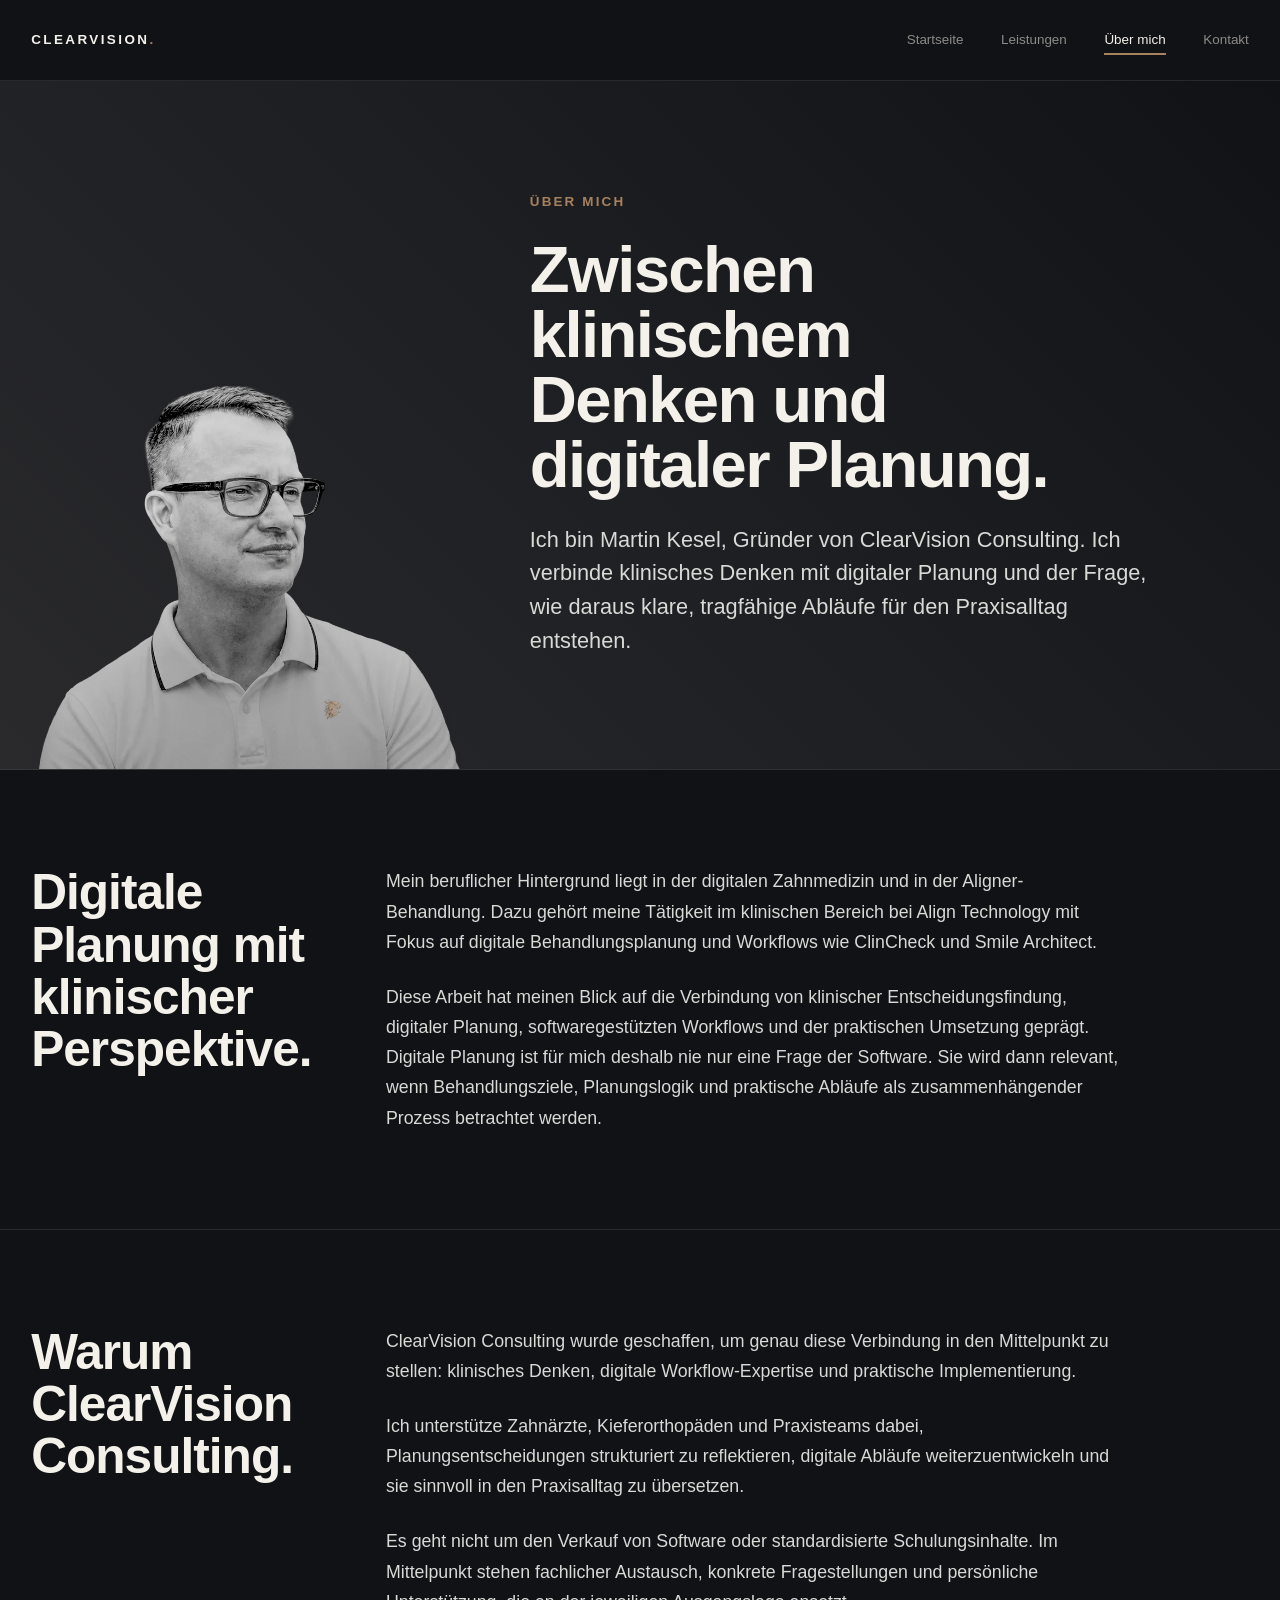
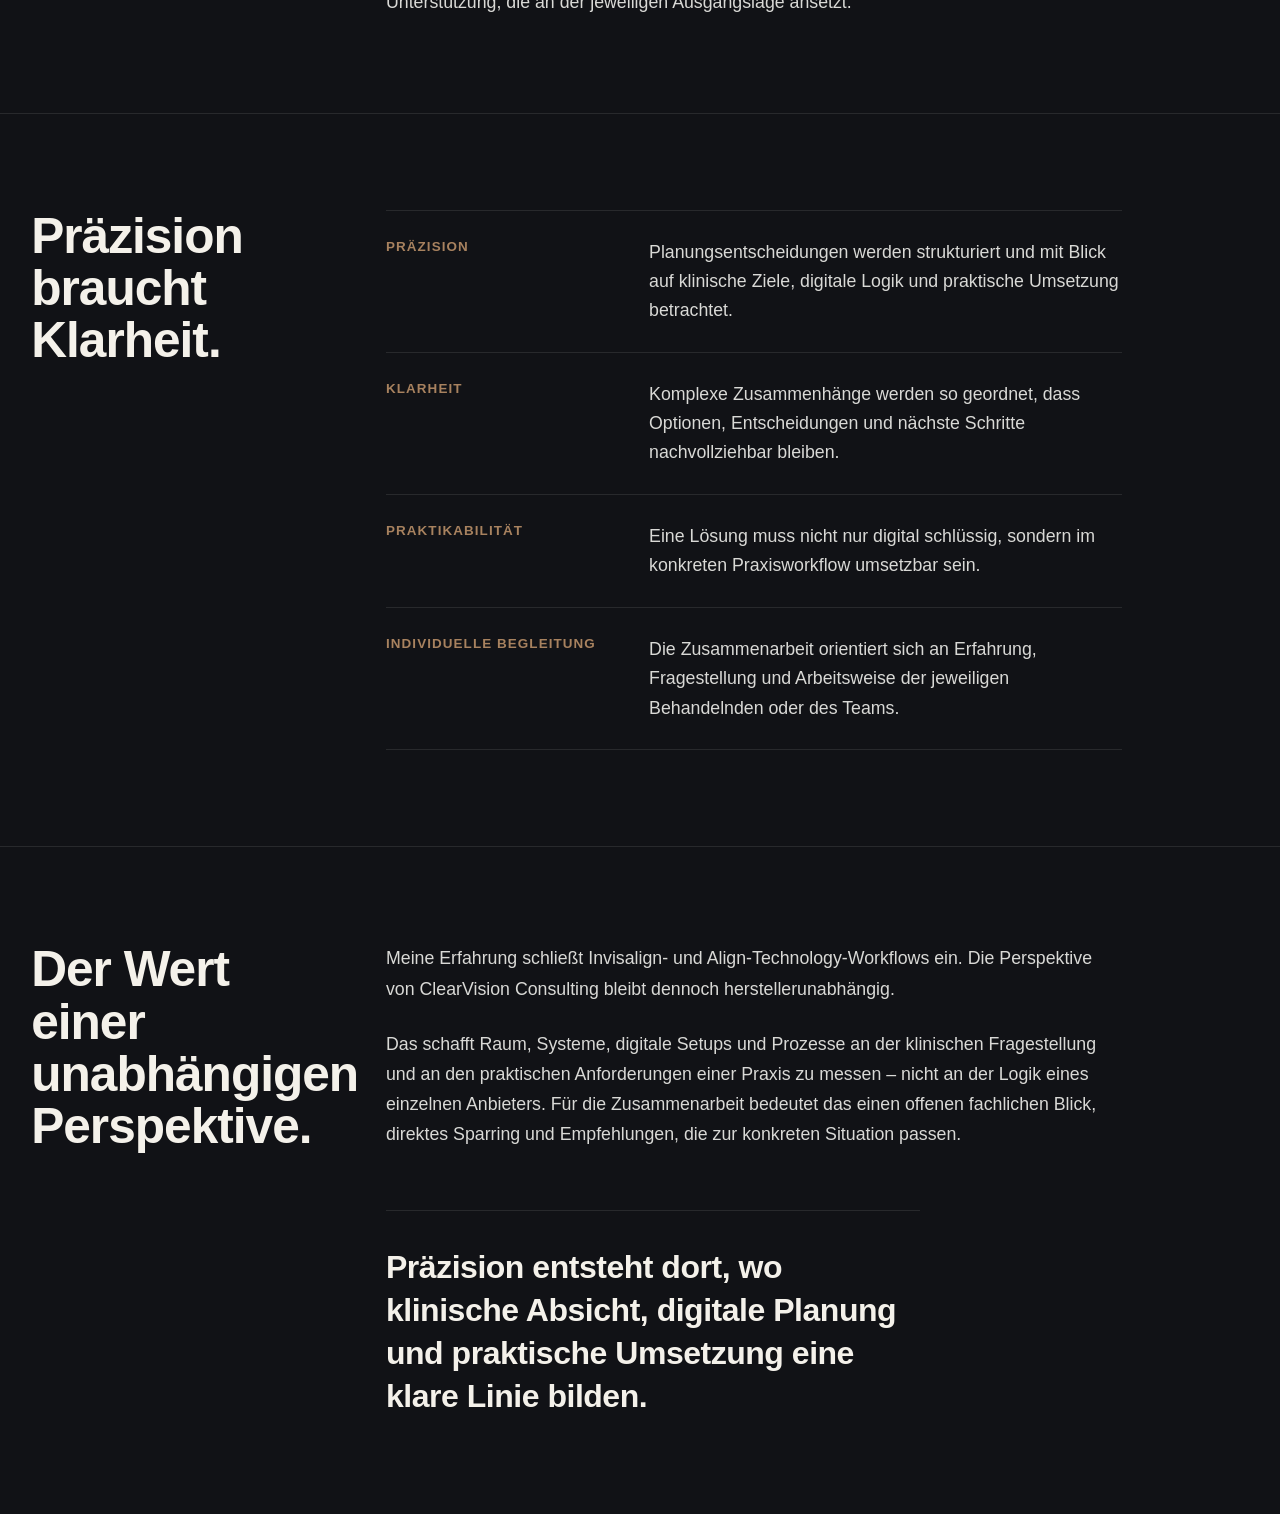
==== about.html @ 673eceb2 "section about me added" ====
<!doctype html>
<html lang="de">
<head>
  <meta charset="utf-8">
  <meta
    name="viewport"
    content="width=device-width, initial-scale=1"
  >

  <meta
    name="description"
    content="Martin Kesel verbindet Erfahrung in digitaler Zahnmedizin und Aligner-Behandlung mit unabhängiger, praxisnaher Beratung für digitale Workflows."
  >

  <title>Über mich | ClearVision Consulting</title>

  <link rel="stylesheet" href="./css/main.css">
  <link rel="stylesheet" href="./css/about.css">
</head>

<body class="page page--about">
  <a class="skip-link" href="#main-content">
    Zum Hauptinhalt
  </a>

  <header class="site-header">
    <div class="container">
      <div class="site-header__inner">
        <a
          class="site-brand"
          href="./index.html"
          aria-label="ClearVision Consulting Startseite"
        >
          <span class="site-brand__name">
            CLEARVISION
          </span>

          <span
            class="site-brand__dot"
            aria-hidden="true"
          >
            .
          </span>
        </a>

        <nav
          class="site-nav"
          aria-label="Hauptnavigation"
        >
          <ul class="site-nav__list">
            <li class="site-nav__item">
              <a
                class="site-nav__link"
                href="./index.html"
              >
                Startseite
              </a>
            </li>

            <li class="site-nav__item">
              <a
                class="site-nav__link"
                href="./services.html"
              >
                Leistungen
              </a>
            </li>

            <li class="site-nav__item">
              <a
                class="site-nav__link"
                href="./about.html"
                aria-current="page"
              >
                Über mich
              </a>
            </li>

            <li class="site-nav__item">
              <a
                class="site-nav__link"
                href="./contact.html"
              >
                Kontakt
              </a>
            </li>
          </ul>
        </nav>
      </div>
    </div>
  </header>

  <main id="main-content">
    <section
      class="about-intro"
      aria-labelledby="about-title"
    >
      <div class="container">
        <div class="about-intro__layout">
          <div class="about-intro__content">
            <p class="about-intro__eyebrow">
              Über mich
            </p>

            <h1
              class="about-intro__title"
              id="about-title"
            >
              Zwischen klinischem Denken und digitaler Planung.
            </h1>

            <p class="about-intro__text">
              Ich bin Martin Kesel, Gründer von ClearVision Consulting.
              Ich verbinde klinisches Denken mit digitaler Planung und der
              Frage, wie daraus klare, tragfähige Abläufe für den
              Praxisalltag entstehen.
            </p>
          </div>

          <figure class="about-intro__portrait">
            <img
              class="about-intro__image"
              src="./assets/images/about-me.webp"
              width="789"
              height="719"
              alt="Martin Kesel"
            >
          </figure>
        </div>
      </div>
    </section>

    <section
      class="about-section"
      aria-labelledby="about-background-title"
    >
      <div class="container">
        <div class="about-section__layout">
          <h2
            class="about-section__title"
            id="about-background-title"
          >
            Digitale Planung mit klinischer Perspektive.
          </h2>

          <div class="about-section__copy">
            <p>
              Mein beruflicher Hintergrund liegt in der digitalen
              Zahnmedizin und in der Aligner-Behandlung. Dazu gehört meine
              Tätigkeit im klinischen Bereich bei Align Technology mit Fokus
              auf digitale Behandlungsplanung und Workflows wie ClinCheck und
              Smile Architect.
            </p>

            <p>
              Diese Arbeit hat meinen Blick auf die Verbindung von klinischer
              Entscheidungsfindung, digitaler Planung, softwaregestützten
              Workflows und der praktischen Umsetzung geprägt. Digitale
              Planung ist für mich deshalb nie nur eine Frage der Software.
              Sie wird dann relevant, wenn Behandlungsziele, Planungslogik und
              praktische Abläufe als zusammenhängender Prozess betrachtet
              werden.
            </p>
          </div>
        </div>
      </div>
    </section>

    <section
      class="about-section"
      aria-labelledby="about-purpose-title"
    >
      <div class="container">
        <div class="about-section__layout">
          <h2
            class="about-section__title"
            id="about-purpose-title"
          >
            Warum ClearVision Consulting.
          </h2>

          <div class="about-section__copy">
            <p>
              ClearVision Consulting wurde geschaffen, um genau diese
              Verbindung in den Mittelpunkt zu stellen: klinisches Denken,
              digitale Workflow-Expertise und praktische Implementierung.
            </p>

            <p>
              Ich unterstütze Zahnärzte, Kieferorthopäden und Praxisteams
              dabei, Planungsentscheidungen strukturiert zu reflektieren,
              digitale Abläufe weiterzuentwickeln und sie sinnvoll in den
              Praxisalltag zu übersetzen.
            </p>

            <p>
              Es geht nicht um den Verkauf von Software oder standardisierte
              Schulungsinhalte. Im Mittelpunkt stehen fachlicher Austausch,
              konkrete Fragestellungen und persönliche Unterstützung, die an
              der jeweiligen Ausgangslage ansetzt.
            </p>
          </div>
        </div>
      </div>
    </section>

    <section
      class="about-section"
      aria-labelledby="about-philosophy-title"
    >
      <div class="container">
        <div class="about-section__layout">
          <h2
            class="about-section__title"
            id="about-philosophy-title"
          >
            Präzision braucht Klarheit.
          </h2>

          <dl class="about-principles">
            <div class="about-principles__item">
              <dt class="about-principles__term">
                Präzision
              </dt>
              <dd class="about-principles__description">
                Planungsentscheidungen werden strukturiert und mit Blick auf
                klinische Ziele, digitale Logik und praktische Umsetzung
                betrachtet.
              </dd>
            </div>

            <div class="about-principles__item">
              <dt class="about-principles__term">
                Klarheit
              </dt>
              <dd class="about-principles__description">
                Komplexe Zusammenhänge werden so geordnet, dass Optionen,
                Entscheidungen und nächste Schritte nachvollziehbar bleiben.
              </dd>
            </div>

            <div class="about-principles__item">
              <dt class="about-principles__term">
                Praktikabilität
              </dt>
              <dd class="about-principles__description">
                Eine Lösung muss nicht nur digital schlüssig, sondern im
                konkreten Praxisworkflow umsetzbar sein.
              </dd>
            </div>

            <div class="about-principles__item">
              <dt class="about-principles__term">
                Individuelle Begleitung
              </dt>
              <dd class="about-principles__description">
                Die Zusammenarbeit orientiert sich an Erfahrung,
                Fragestellung und Arbeitsweise der jeweiligen Behandelnden
                oder des Teams.
              </dd>
            </div>
          </dl>
        </div>
      </div>
    </section>

    <section
      class="about-section about-section--closing"
      aria-labelledby="about-independence-title"
    >
      <div class="container">
        <div class="about-section__layout">
          <h2
            class="about-section__title"
            id="about-independence-title"
          >
            Der Wert einer unabhängigen Perspektive.
          </h2>

          <div class="about-section__copy">
            <p>
              Meine Erfahrung schließt Invisalign- und
              Align-Technology-Workflows ein. Die Perspektive von ClearVision
              Consulting bleibt dennoch herstellerunabhängig.
            </p>

            <p>
              Das schafft Raum, Systeme, digitale Setups und Prozesse an der
              klinischen Fragestellung und an den praktischen Anforderungen
              einer Praxis zu messen – nicht an der Logik eines einzelnen
              Anbieters. Für die Zusammenarbeit bedeutet das einen offenen
              fachlichen Blick, direktes Sparring und Empfehlungen, die zur
              konkreten Situation passen.
            </p>

            <p class="about-section__closing-statement">
              Präzision entsteht dort, wo klinische Absicht, digitale Planung
              und praktische Umsetzung eine klare Linie bilden.
            </p>
          </div>
        </div>
      </div>
    </section>
  </main>
</body>
</html>
---- css/main.css ----
@import url("./variables.css");
@import url("./base.css");
@import url("./components.css");
---- css/about.css ----
/*
 * About page-specific styles
 */

/* ==========================================================
   Introduction
   ========================================================== */

.about-intro {
  border-bottom: 0.0625rem solid var(--color-border);
  background: var(--color-surface-right);
}

.about-intro__layout {
  display: grid;
  grid-template-columns:
    minmax(0, 3fr)
    minmax(0, 5fr);
  grid-template-areas: "portrait content";

  gap: clamp(
    2rem,
    calc(1rem + 4vw),
    6rem
  );
  align-items: end;
}

.about-intro__content {
  grid-area: content;

  display: grid;
  align-content: center;
  justify-items: start;

  gap: clamp(
    1.25rem,
    calc(0.75rem + 1vw),
    2rem
  );
  min-width: 0;
  padding-block: clamp(
    5rem,
    calc(3rem + 5vw),
    9rem
  );
}

.about-intro__eyebrow {
  color: var(--color-gold);

  font-size: var(--text-small);
  font-weight: 600;
  letter-spacing: 0.16em;
  line-height: 1.4;
  text-transform: uppercase;
}

.about-intro__title {
  max-width: 15ch;

  color: var(--color-text);

  font-size: clamp(
    3rem,
    calc(2rem + 2.6vw),
    4.5rem
  );
  font-weight: 700;
  letter-spacing: -0.025em;
  line-height: 1;

  text-wrap: balance;
}

.about-intro__text {
  max-width: 40rem;

  color: var(--color-text-secondary);

  font-size: var(--text-lead);
  line-height: 1.55;
}

.about-intro__portrait {
  grid-area: portrait;
  align-self: end;
  justify-self: center;

  width: 100%;
  margin: 0;
  padding-top: clamp(
    3rem,
    calc(2rem + 3vw),
    6rem
  );
}

.about-intro__image {
  width: 100%;
  height: auto;
}

/* ==========================================================
   Editorial sections
   ========================================================== */

.about-section {
  padding-block: var(--section-spacing);

  border-bottom: 0.0625rem solid var(--color-border);
  background-color: var(--color-background);
}

.about-section--closing {
  border-bottom: 0;
}

.about-section__layout {
  display: grid;
  grid-template-columns:
    minmax(0, 2fr)
    minmax(0, 6fr);

  gap: clamp(
    2rem,
    calc(1rem + 4vw),
    6rem
  );
  align-items: start;
}

.about-section__title {
  max-width: 15ch;

  color: var(--color-text);

  font-size: var(--text-heading);
  font-weight: 700;
  letter-spacing: -0.02em;
  line-height: 1.05;

  text-wrap: balance;
}

.about-section__copy {
  display: grid;
  gap: 1.4em;

  width: 100%;
  max-width: 46rem;
  min-width: 0;
}

.about-section__copy p {
  color: var(--color-text-secondary);
  line-height: 1.7;
}

.about-section__copy .about-section__closing-statement {
  max-width: 30ch;
  margin-top: clamp(
    1.5rem,
    calc(1rem + 1.5vw),
    3rem
  );
  padding-top: clamp(
    1.5rem,
    calc(1rem + 1.5vw),
    3rem
  );

  border-top: 0.0625rem solid var(--color-border);

  color: var(--color-text);

  font-size: clamp(
    1.5rem,
    calc(1.2rem + 1vw),
    2.25rem
  );
  font-weight: 600;
  letter-spacing: -0.015em;
  line-height: 1.35;
}

/* ==========================================================
   Working principles
   ========================================================== */

.about-principles {
  width: 100%;
  max-width: 46rem;
  margin: 0;

  border-top: 0.0625rem solid var(--color-border);
}

.about-principles__item {
  display: grid;
  grid-template-columns:
    minmax(0, 2fr)
    minmax(0, 4fr);

  gap: 1.5em;
  padding-block: 1.5em;

  border-bottom: 0.0625rem solid var(--color-border);
}

.about-principles__term {
  color: var(--color-gold);

  font-size: var(--text-small);
  font-weight: 600;
  letter-spacing: 0.08em;
  line-height: 1.4;
  text-transform: uppercase;
}

.about-principles__description {
  margin: 0;

  color: var(--color-text-secondary);
  line-height: 1.65;
}

/* ==========================================================
   Responsive About page
   ========================================================== */

@media (max-width: 56em) {
  .about-intro__layout {
    grid-template-columns: minmax(0, 1fr);
    grid-template-areas:
      "content"
      "portrait";

    gap: 0;
  }

  .about-intro__content {
    padding-block: clamp(
      4rem,
      calc(2rem + 6vw),
      6rem
    );
  }

  .about-intro__portrait {
    width: min(100%, 34rem);
    padding-top: 0;
  }

  .about-section__layout {
    grid-template-columns: minmax(0, 1fr);
    gap: clamp(
      2rem,
      calc(1.5rem + 2vw),
      3rem
    );
  }

  .about-section__title {
    max-width: 20ch;
  }
}

@media (max-width: 42em) {
  .about-intro__title {
    max-width: 12ch;
  }

  .about-intro__portrait {
    width: min(100%, 30rem);
  }

  .about-principles__item {
    grid-template-columns: minmax(0, 1fr);
    gap: 0.6em;
  }
}
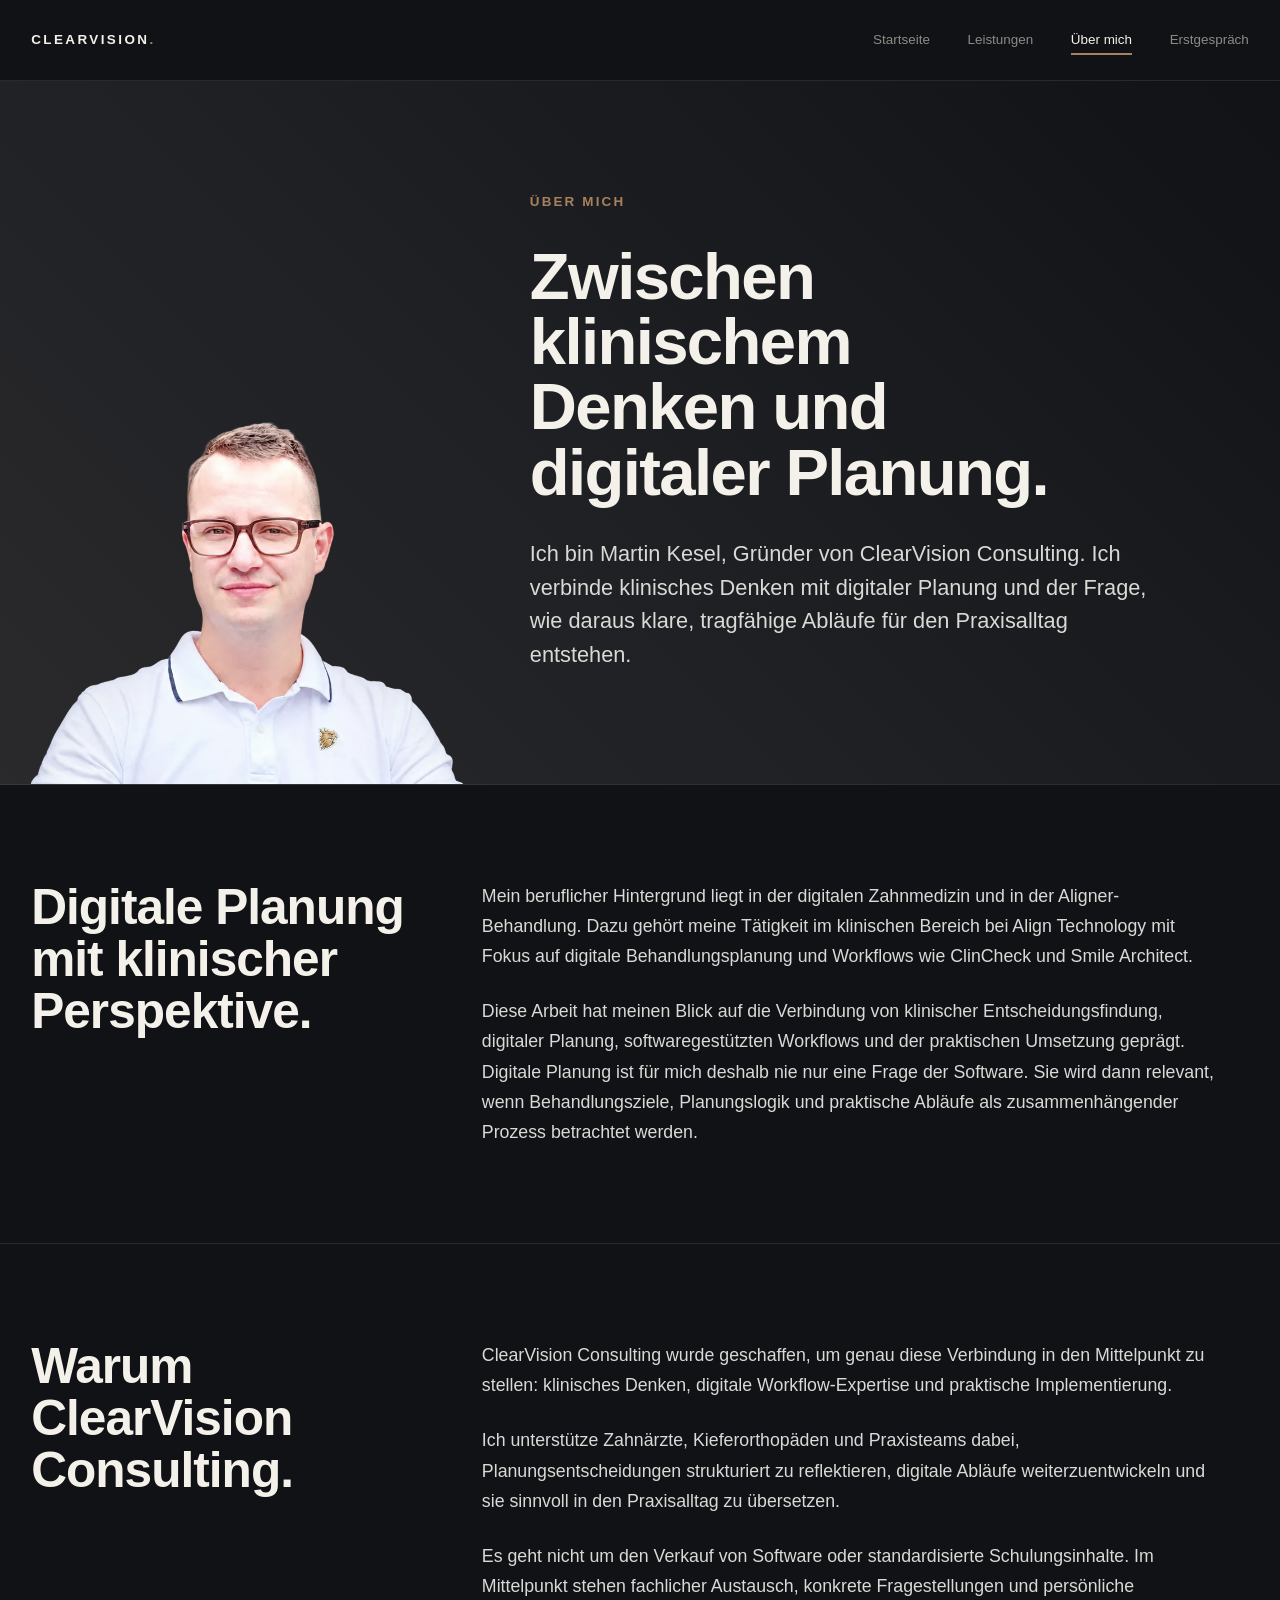
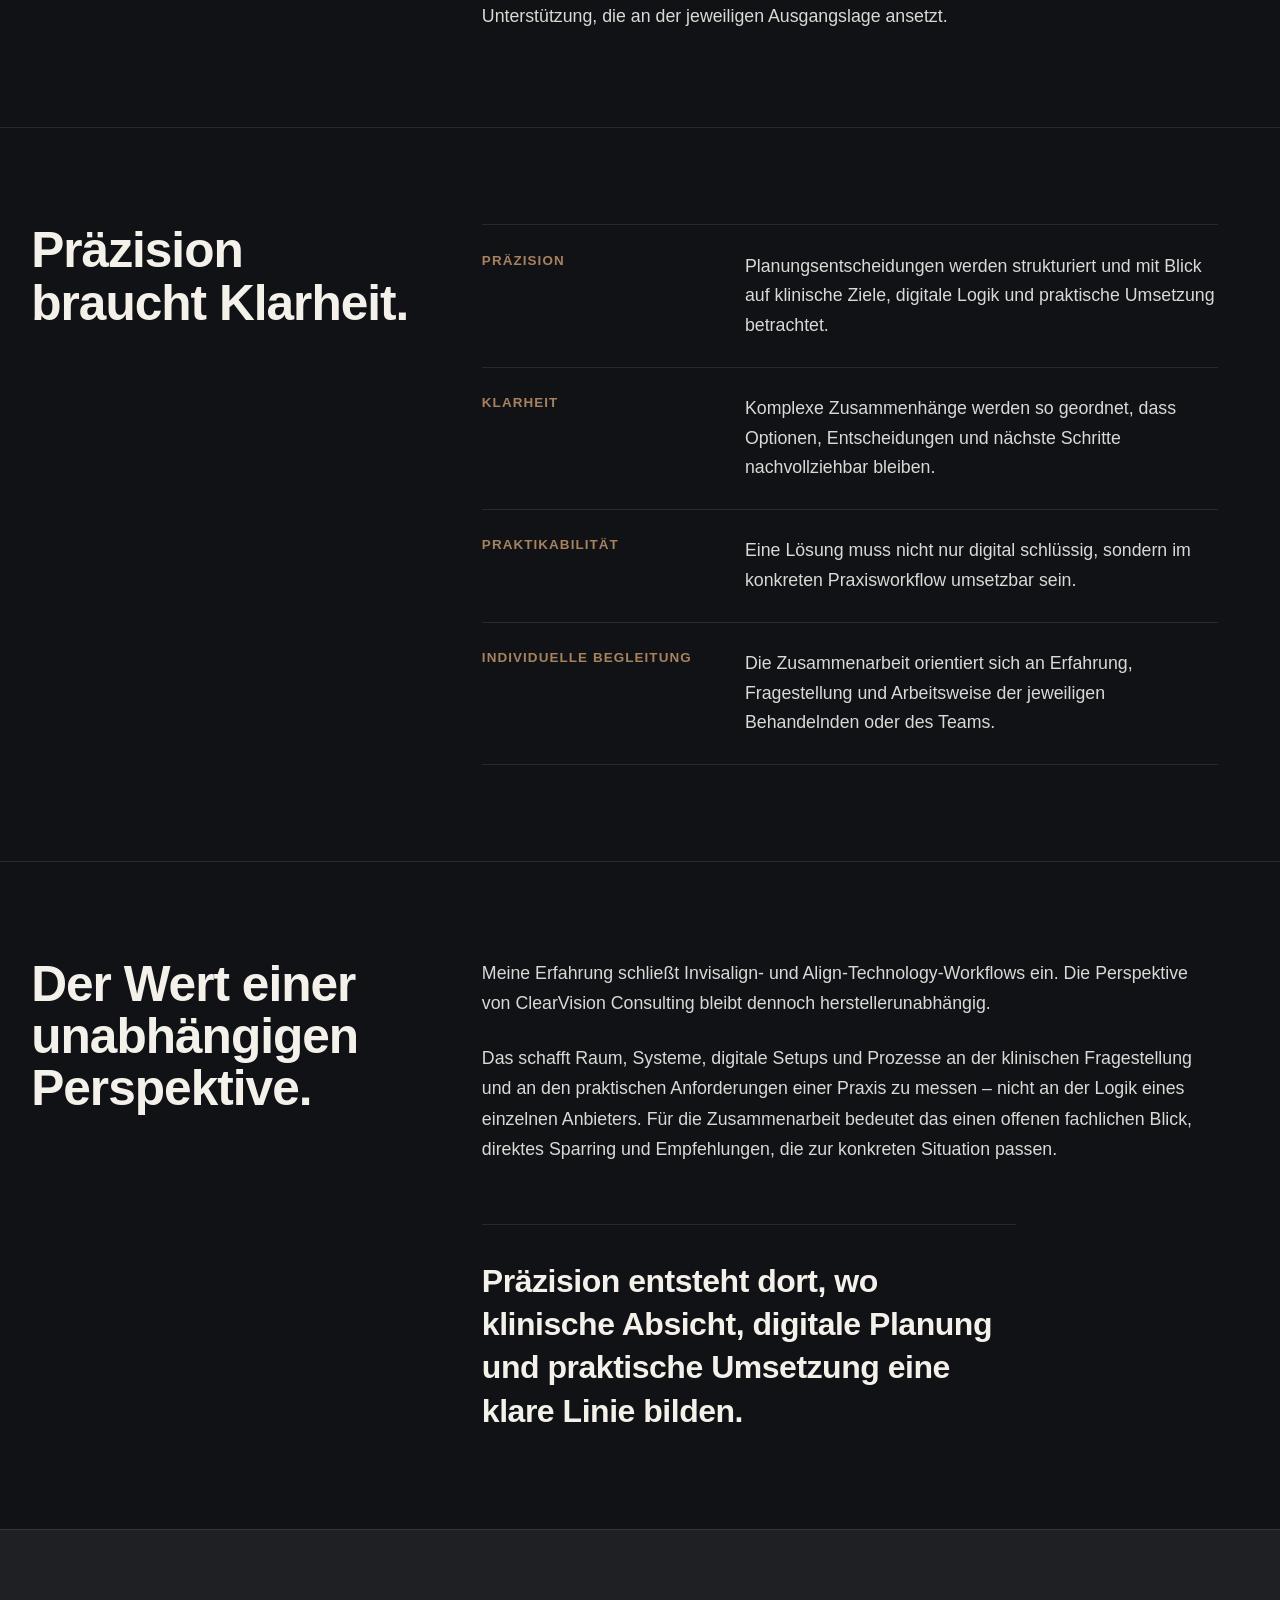
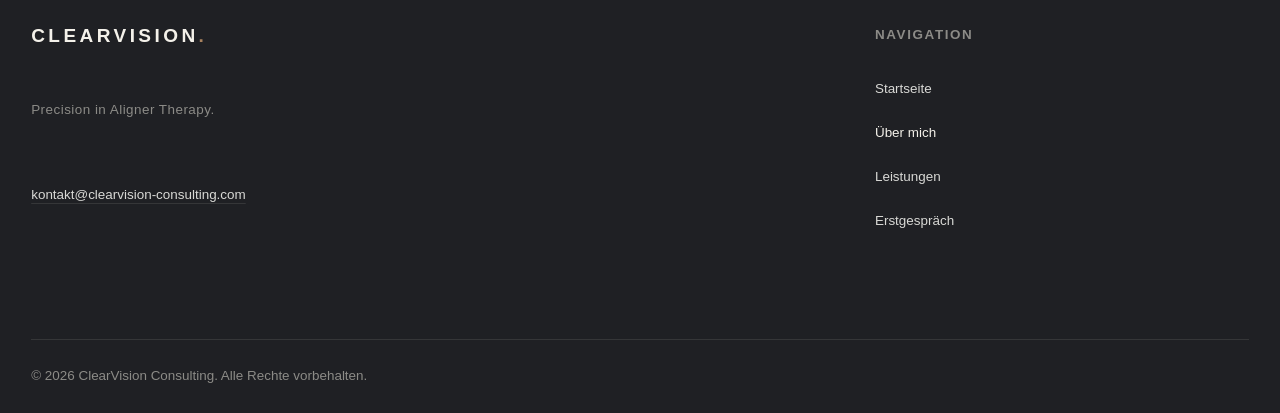
==== commit 73b940f0: "added cal" ====
--- a/about.html
+++ b/about.html
@@ -81,7 +81,7 @@
                 class="site-nav__link"
                 href="./contact.html"
               >
-                Kontakt
+                Erstgespräch
               </a>
             </li>
           </ul>
@@ -302,5 +302,82 @@
       </div>
     </section>
   </main>
+
+  <footer class="site-footer">
+    <div class="container">
+      <div class="site-footer__top">
+        <div class="site-footer__brand">
+          <p class="site-footer__wordmark">
+            CLEARVISION<span aria-hidden="true">.</span>
+          </p>
+
+          <p class="site-footer__tagline">
+            Precision in Aligner Therapy.
+          </p>
+
+          <a
+            class="site-footer__email"
+            href="mailto:kontakt@clearvision-consulting.com"
+          >
+            kontakt@clearvision-consulting.com
+          </a>
+        </div>
+
+        <nav
+          class="site-footer__group"
+          aria-label="Footer-Navigation"
+        >
+          <h2 class="site-footer__heading">
+            Navigation
+          </h2>
+
+          <ul class="site-footer__list">
+            <li>
+              <a
+                class="site-footer__link"
+                href="./index.html"
+              >
+                Startseite
+              </a>
+            </li>
+
+            <li>
+              <a
+                class="site-footer__link"
+                href="./about.html"
+                aria-current="page"
+              >
+                Über mich
+              </a>
+            </li>
+
+            <li>
+              <a
+                class="site-footer__link"
+                href="./services.html"
+              >
+                Leistungen
+              </a>
+            </li>
+
+            <li>
+              <a
+                class="site-footer__link"
+                href="./contact.html"
+              >
+                Erstgespräch
+              </a>
+            </li>
+          </ul>
+        </nav>
+      </div>
+
+      <div class="site-footer__bottom">
+        <p>
+          © 2026 ClearVision Consulting. Alle Rechte vorbehalten.
+        </p>
+      </div>
+    </div>
+  </footer>
 </body>
 </html>
--- a/css/about.css
+++ b/css/about.css
@@ -34,7 +34,7 @@
   justify-items: start;
 
   gap: clamp(
-    1.25rem,
+    2rem,
     calc(0.75rem + 1vw),
     2rem
   );
@@ -120,7 +120,7 @@
   display: grid;
   grid-template-columns:
     minmax(0, 2fr)
-    minmax(0, 6fr);
+    minmax(0, 4fr);
 
   gap: clamp(
     2rem,
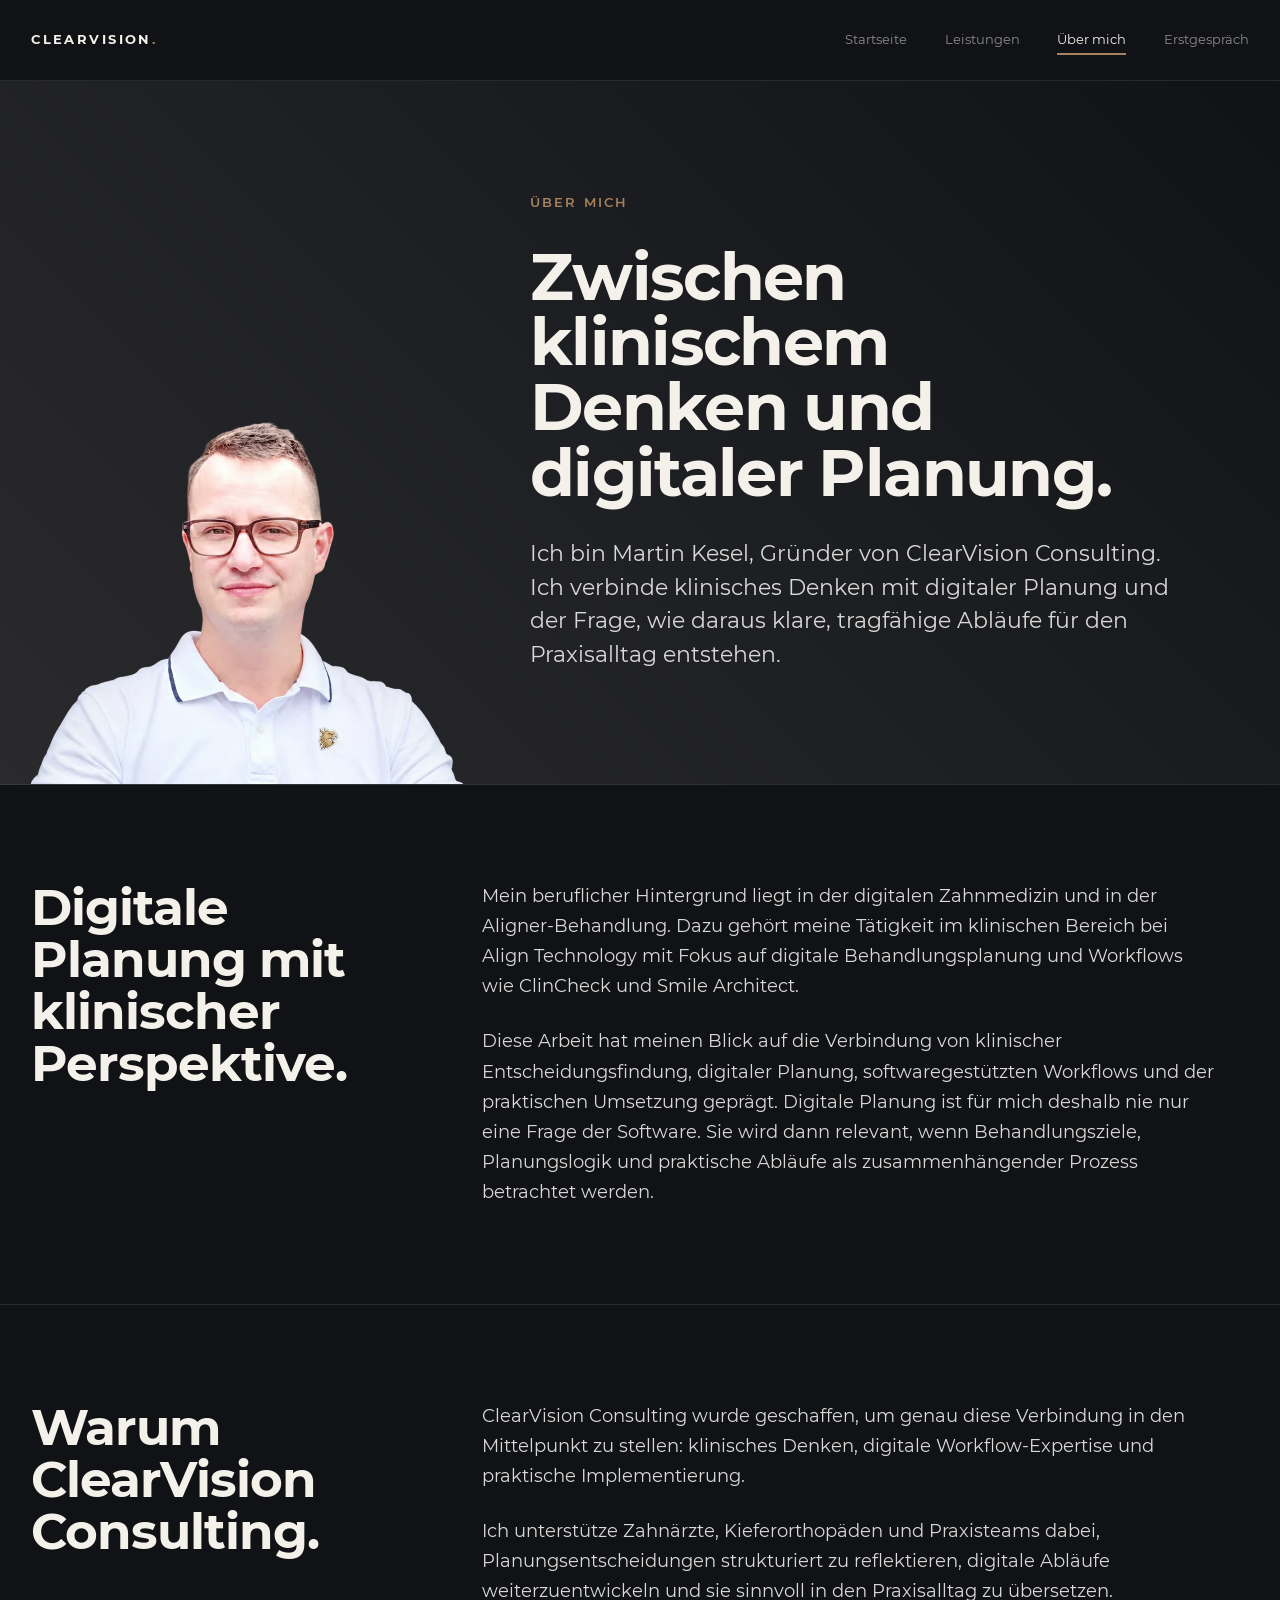
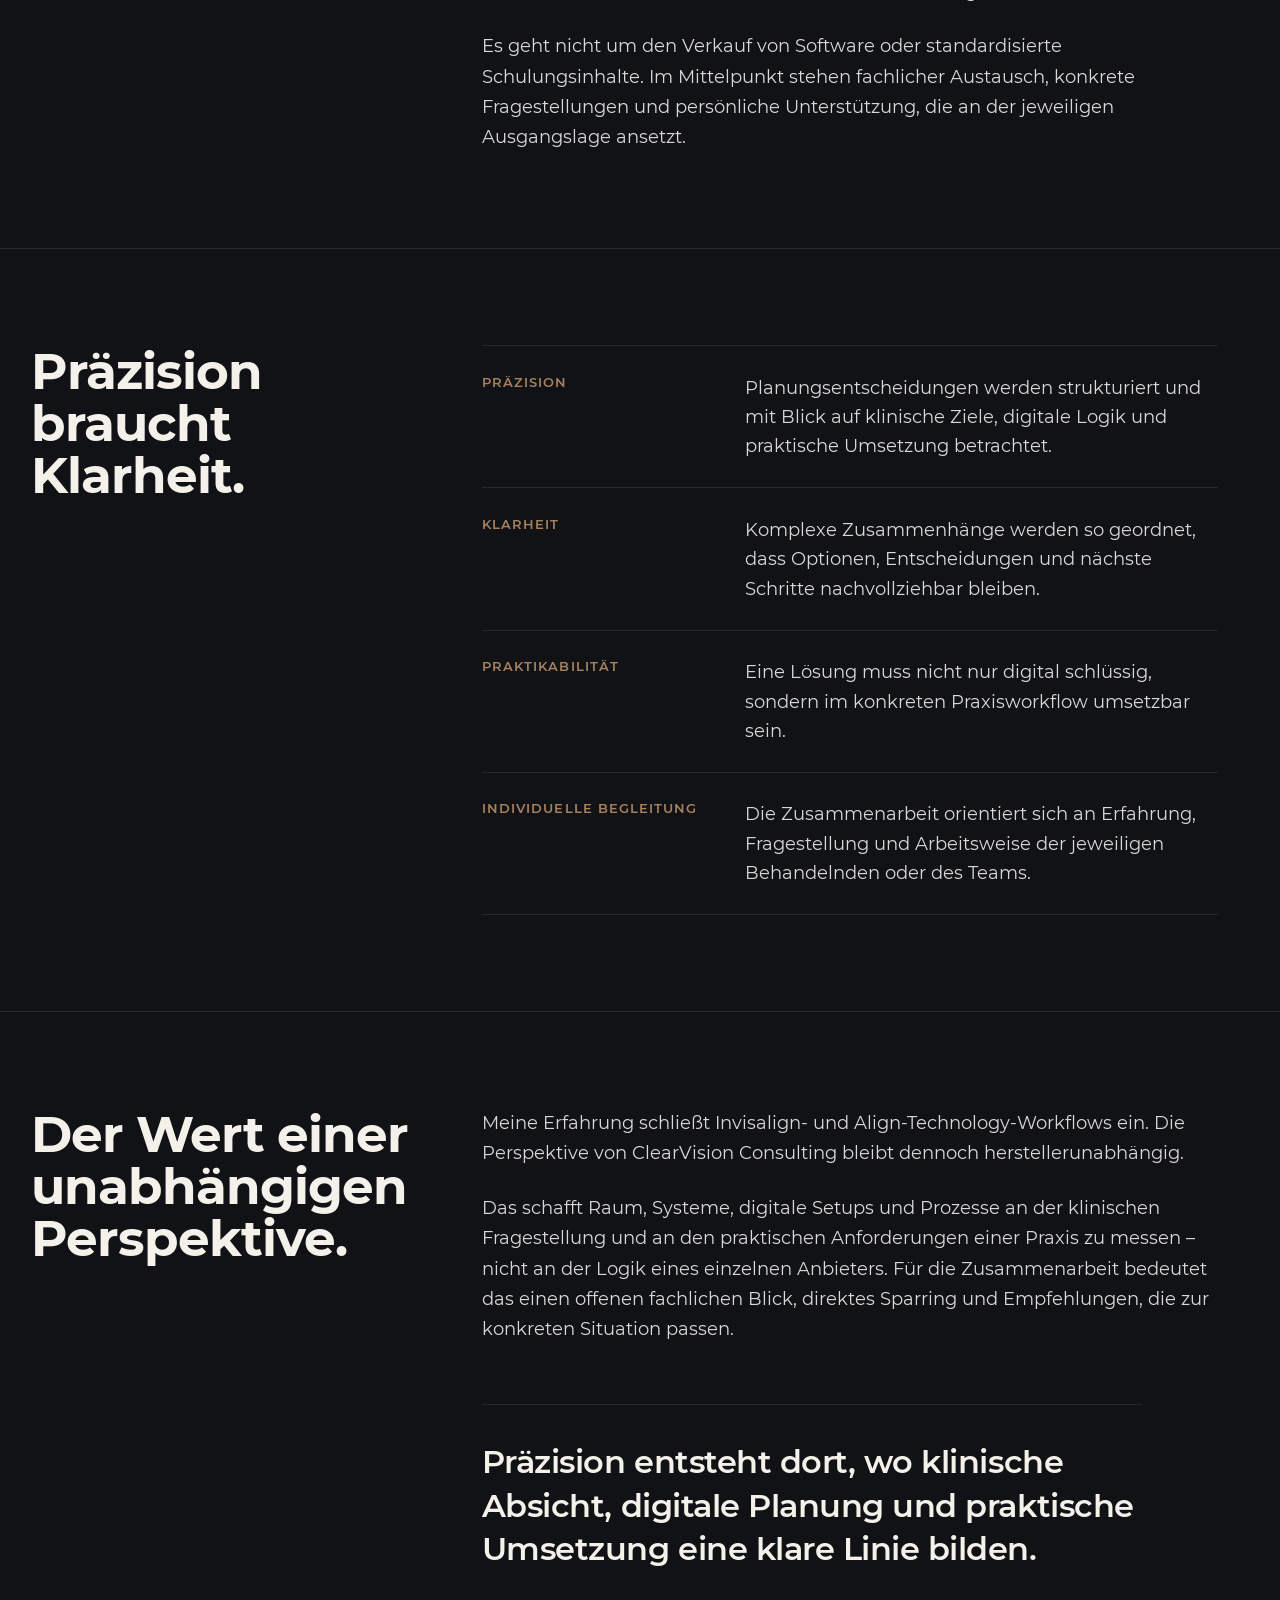
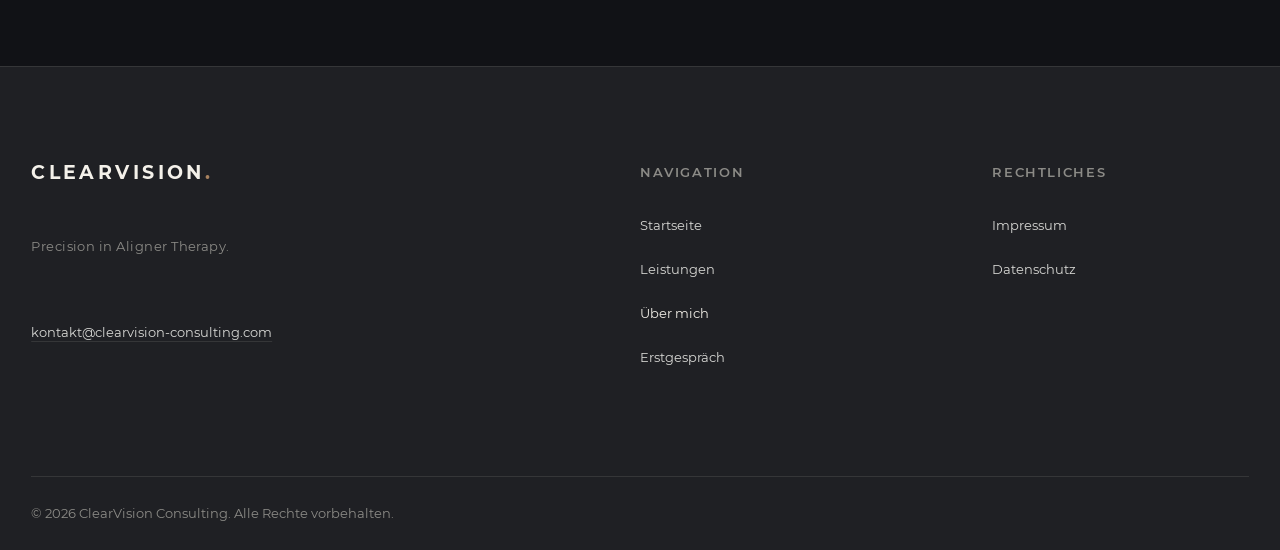
==== commit 4e739c76: "Added impressum" ====
--- a/about.html
+++ b/about.html
@@ -121,8 +121,8 @@
             <img
               class="about-intro__image"
               src="./assets/images/about-me.webp"
-              width="789"
-              height="719"
+              width="771"
+              height="652"
               alt="Martin Kesel"
             >
           </figure>
@@ -344,6 +344,15 @@
             <li>
               <a
                 class="site-footer__link"
+                href="./services.html"
+              >
+                Leistungen
+              </a>
+            </li>
+
+            <li>
+              <a
+                class="site-footer__link"
                 href="./about.html"
                 aria-current="page"
               >
@@ -354,18 +363,38 @@
             <li>
               <a
                 class="site-footer__link"
-                href="./services.html"
-              >
-                Leistungen
-              </a>
-            </li>
-
-            <li>
-              <a
-                class="site-footer__link"
                 href="./contact.html"
               >
                 Erstgespräch
+              </a>
+            </li>
+          </ul>
+        </nav>
+
+        <nav
+          class="site-footer__group"
+          aria-label="Rechtliches"
+        >
+          <h2 class="site-footer__heading">
+            Rechtliches
+          </h2>
+
+          <ul class="site-footer__list">
+            <li>
+              <a
+                class="site-footer__link"
+                href="./impressum.html"
+              >
+                Impressum
+              </a>
+            </li>
+
+            <li>
+              <a
+                class="site-footer__link"
+                href="./datenschutz.html"
+              >
+                Datenschutz
               </a>
             </li>
           </ul>
